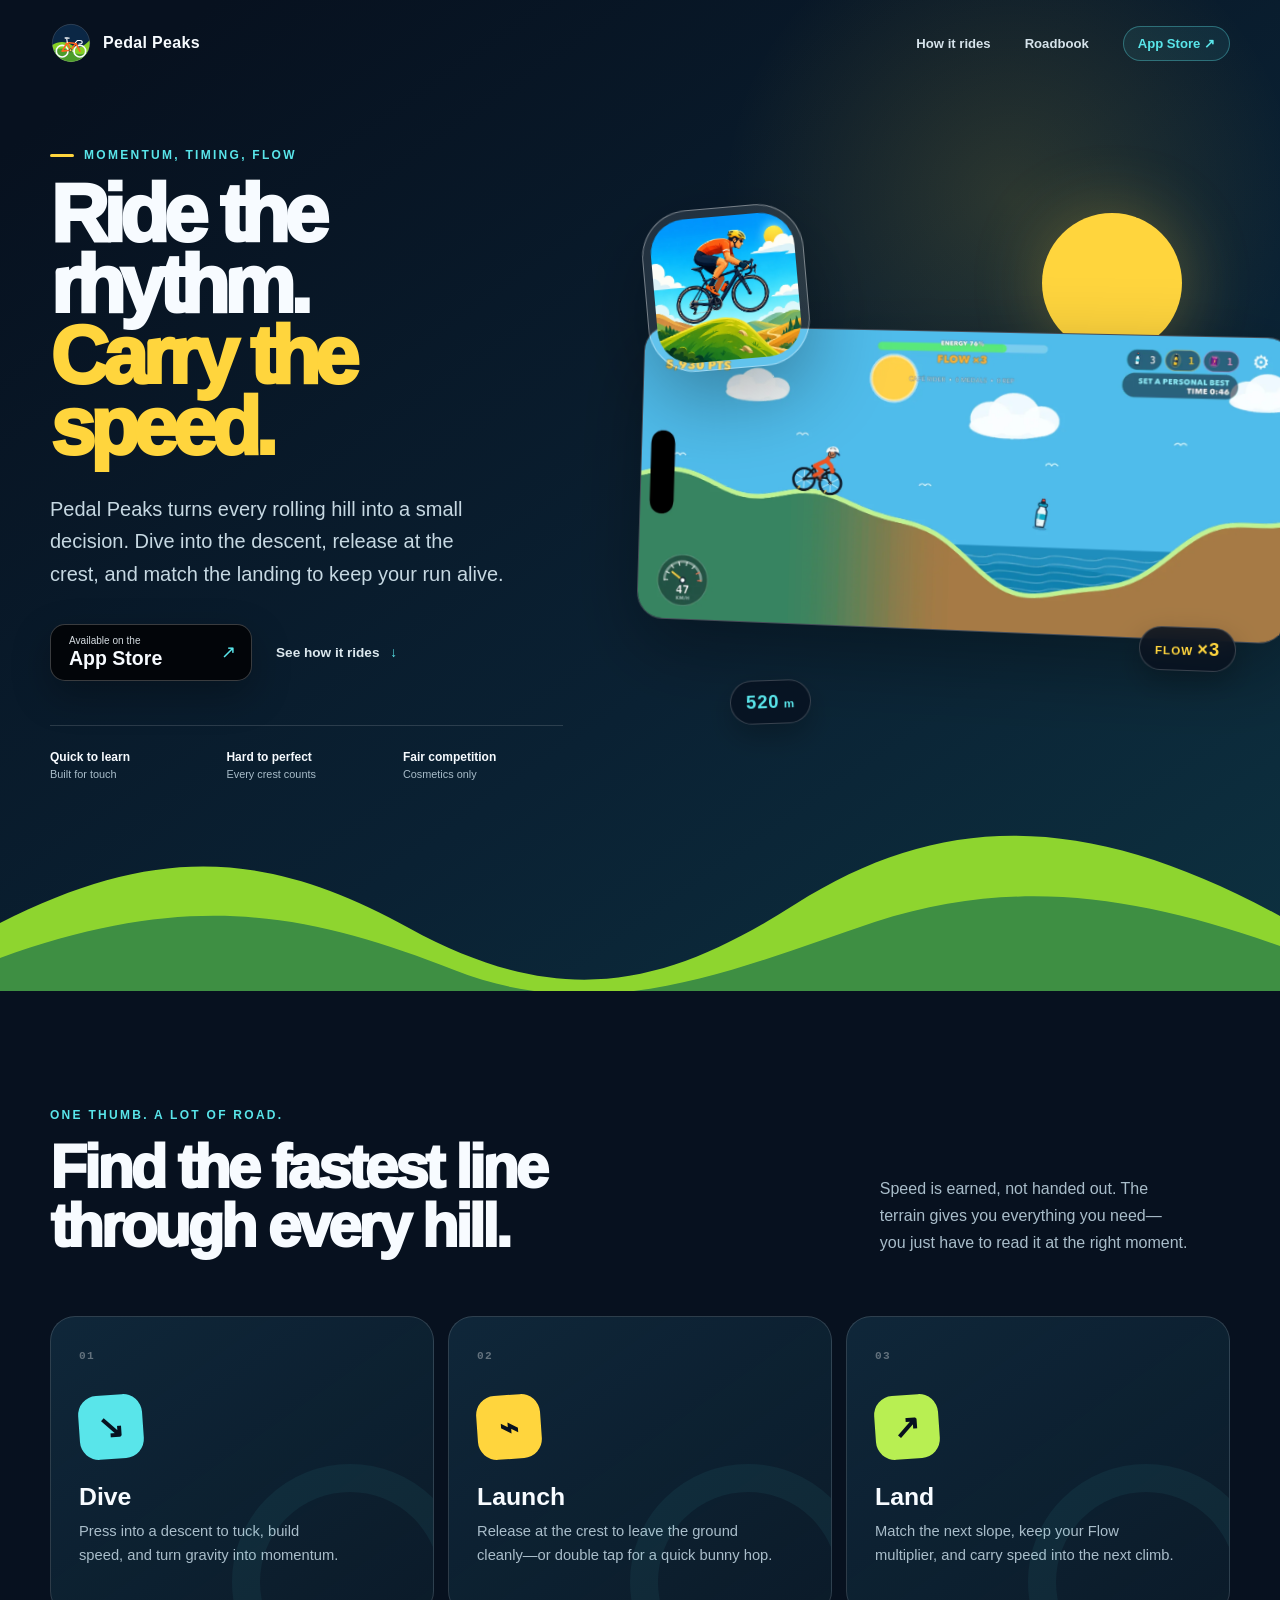
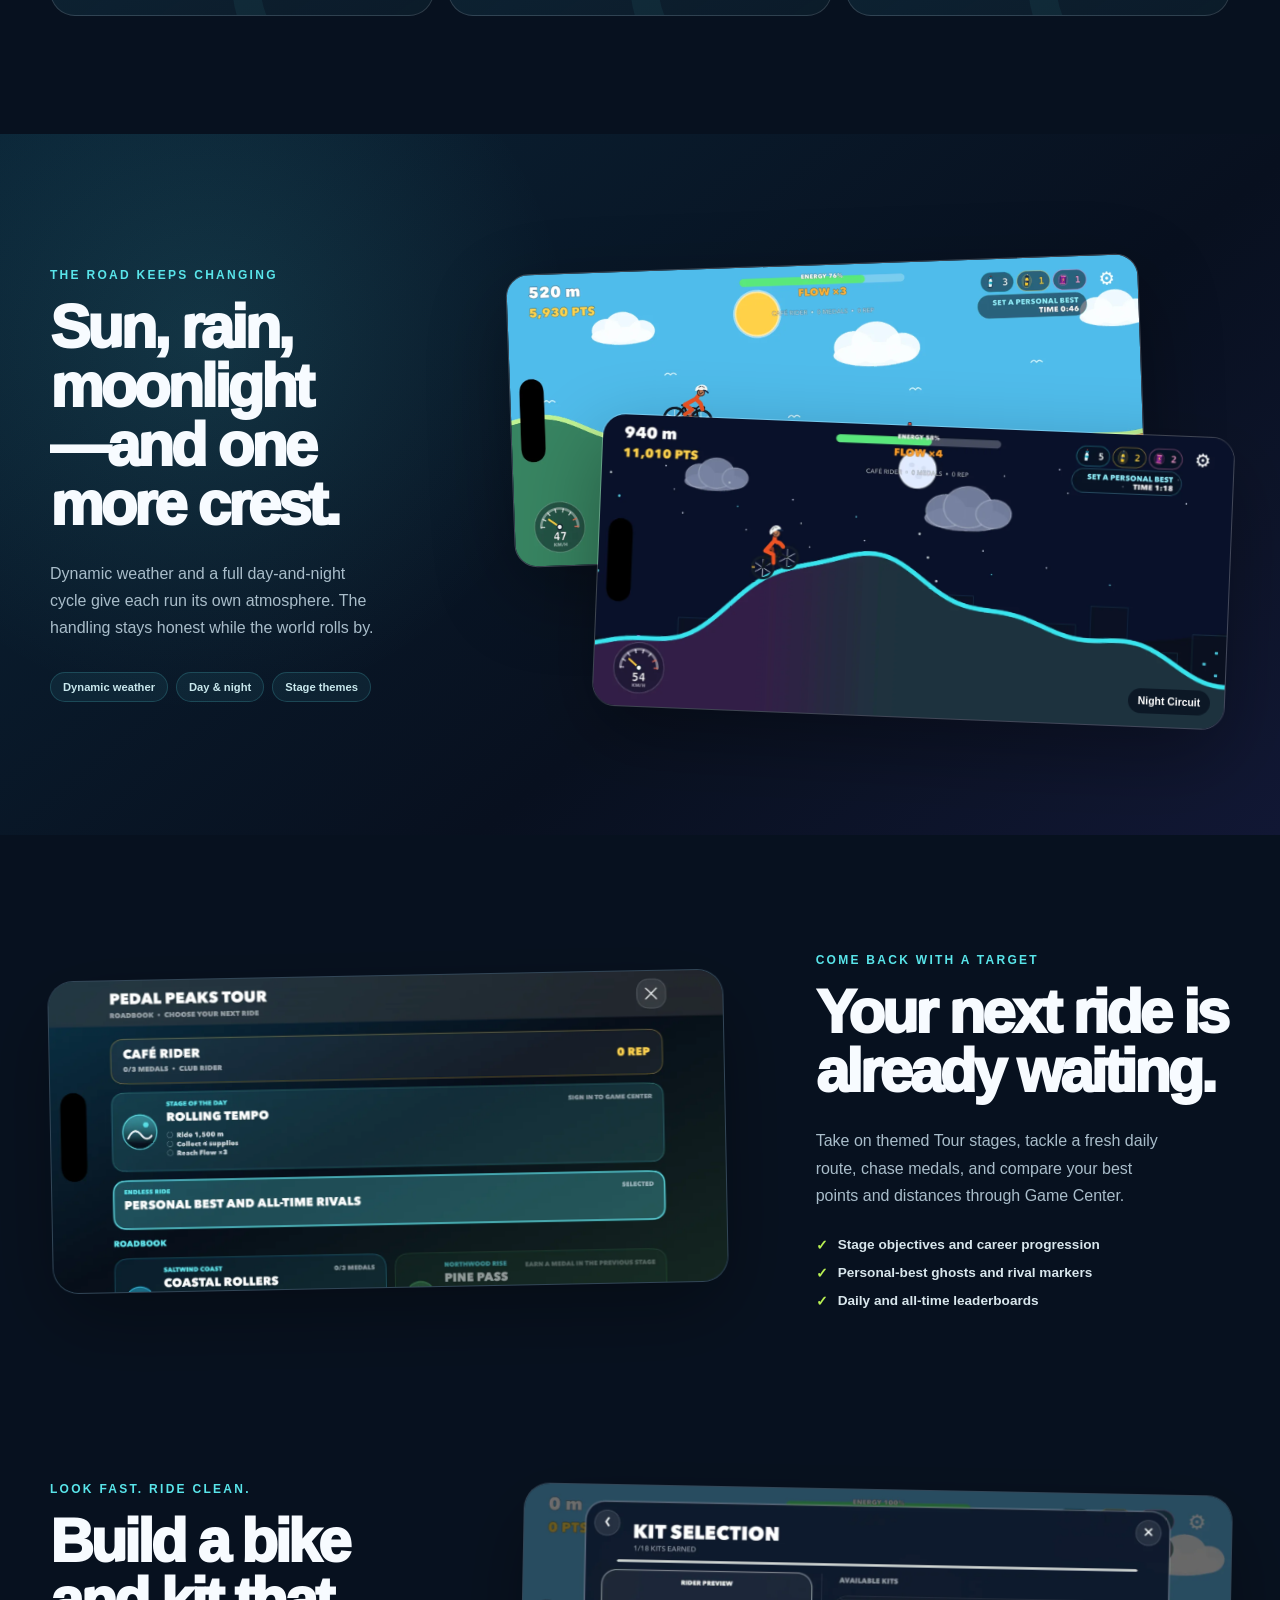
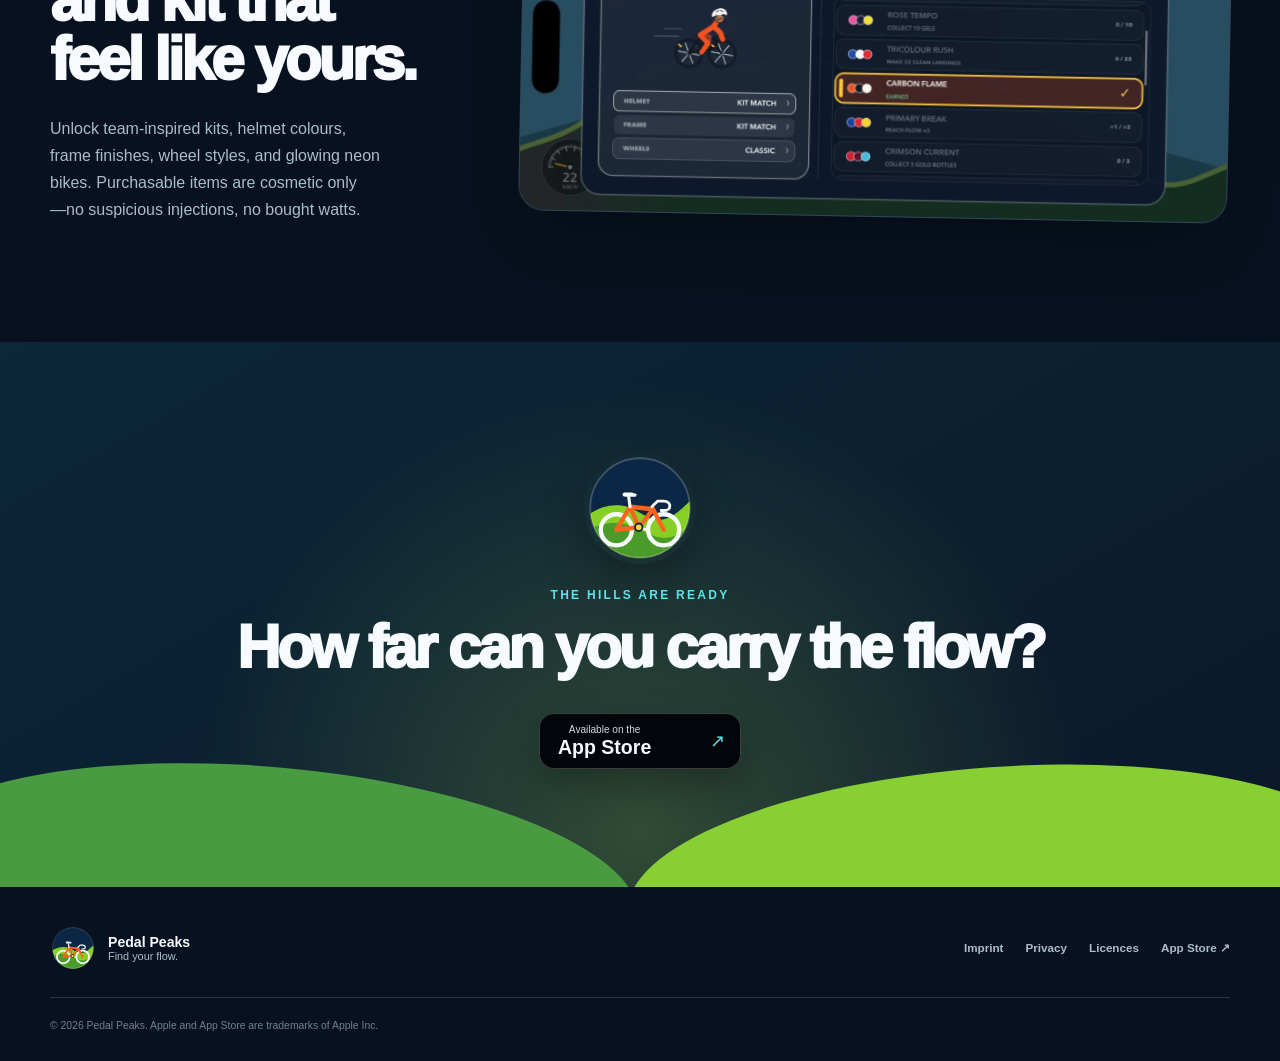
==== pedalpeaks/index.html @ 5dfdd91d "landing page and updated content" ====
<!doctype html>
<html lang="en">
<head>
  <meta charset="utf-8">
  <meta name="viewport" content="width=device-width, initial-scale=1">
  <meta name="theme-color" content="#07111f">
  <meta name="apple-itunes-app" content="app-id=6786294608">
  <meta name="description" content="Pedal Peaks is a momentum-driven cycling game for iPhone and iPad. Dive, launch, land, and find your flow across rolling roads.">
  <meta property="og:type" content="website">
  <meta property="og:title" content="Pedal Peaks — Find your flow">
  <meta property="og:description" content="A momentum-driven cycling game built around timing, rhythm, and clean landings.">
  <meta property="og:url" content="https://hosting.snod.net/pedalpeaks/">
  <meta property="og:image" content="https://hosting.snod.net/pedalpeaks/assets/apple-touch-icon.png">
  <meta name="twitter:card" content="summary">
  <link rel="canonical" href="https://hosting.snod.net/pedalpeaks/">
  <link rel="icon" href="assets/apple-touch-icon.png">
  <link rel="apple-touch-icon" href="assets/apple-touch-icon.png">
  <link rel="stylesheet" href="assets/site.css">
  <title>Pedal Peaks — Find your flow</title>
  <script type="application/ld+json">
    {
      "@context": "https://schema.org",
      "@type": "VideoGame",
      "name": "Pedal Peaks",
      "description": "A momentum-driven cycling game built around timing, rhythm, and clean landings.",
      "applicationCategory": "GameApplication",
      "operatingSystem": "iOS, iPadOS",
      "url": "https://hosting.snod.net/pedalpeaks/",
      "downloadUrl": "https://apps.apple.com/app/id6786294608",
      "image": "https://hosting.snod.net/pedalpeaks/assets/apple-touch-icon.png"
    }
  </script>
</head>
<body>
  <a class="skip-link" href="#main">Skip to content</a>

  <header class="site-header">
    <a class="brand" href="#top" aria-label="Pedal Peaks home">
      <img src="assets/bike-mark.svg" alt="" width="42" height="42">
      <span>Pedal Peaks</span>
    </a>
    <nav aria-label="Main navigation">
      <a href="#how-it-rides">How it rides</a>
      <a href="#roadbook">Roadbook</a>
      <a class="nav-store" href="https://apps.apple.com/app/id6786294608">App Store <span aria-hidden="true">↗</span></a>
    </nav>
  </header>

  <main id="main">
    <section class="hero" id="top">
      <div class="hero-copy">
        <div class="eyebrow"><span></span> Momentum, timing, flow</div>
        <h1>Ride the rhythm.<br><em>Carry the speed.</em></h1>
        <p class="hero-lead">Pedal Peaks turns every rolling hill into a small decision. Dive into the descent, release at the crest, and match the landing to keep your run alive.</p>
        <div class="hero-actions">
          <a class="store-button" href="https://apps.apple.com/app/id6786294608" aria-label="View Pedal Peaks on the App Store">
            <span class="store-button-copy"><small>Available on the</small><strong>App Store</strong></span>
            <span class="store-arrow" aria-hidden="true">↗</span>
          </a>
          <a class="text-link" href="#how-it-rides">See how it rides <span aria-hidden="true">↓</span></a>
        </div>
        <ul class="hero-facts" aria-label="Game highlights">
          <li><strong>Quick to learn</strong><span>Built for touch</span></li>
          <li><strong>Hard to perfect</strong><span>Every crest counts</span></li>
          <li><strong>Fair competition</strong><span>Cosmetics only</span></li>
        </ul>
      </div>

      <div class="hero-visual" aria-label="Pedal Peaks gameplay preview">
        <div class="sun" aria-hidden="true"></div>
        <div class="icon-card">
          <img src="assets/app-icon.webp" alt="Pedal Peaks app icon" width="512" height="512">
        </div>
        <figure class="game-window game-window-main">
          <img src="assets/coastal-rollers.webp" alt="A cyclist carrying speed over the Coastal Rollers stage" width="1600" height="736">
        </figure>
        <div class="flow-chip">FLOW <strong>×3</strong></div>
        <div class="distance-chip"><strong>520</strong> m</div>
      </div>

      <svg class="hero-hills" viewBox="0 0 1440 190" preserveAspectRatio="none" aria-hidden="true">
        <path d="M0 122C179 41 305 51 460 127c172 84 291 58 435-24 166-94 331-92 545 12v75H0Z" fill="#8ed52f"/>
        <path d="M0 157c214-69 348-45 511 12 171 60 326-5 473-48 157-45 294-27 456 24v45H0Z" fill="#3e8f43"/>
      </svg>
    </section>

    <section class="section ride-section" id="how-it-rides">
      <div class="section-heading">
        <div>
          <p class="section-kicker">One thumb. A lot of road.</p>
          <h2>Find the fastest line through every hill.</h2>
        </div>
        <p>Speed is earned, not handed out. The terrain gives you everything you need—you just have to read it at the right moment.</p>
      </div>

      <ol class="ride-steps">
        <li>
          <span class="step-number">01</span>
          <div class="step-icon dive-icon" aria-hidden="true">↘</div>
          <h3>Dive</h3>
          <p>Press into a descent to tuck, build speed, and turn gravity into momentum.</p>
        </li>
        <li>
          <span class="step-number">02</span>
          <div class="step-icon launch-icon" aria-hidden="true">⌁</div>
          <h3>Launch</h3>
          <p>Release at the crest to leave the ground cleanly—or double tap for a quick bunny hop.</p>
        </li>
        <li>
          <span class="step-number">03</span>
          <div class="step-icon land-icon" aria-hidden="true">↗</div>
          <h3>Land</h3>
          <p>Match the next slope, keep your Flow multiplier, and carry speed into the next climb.</p>
        </li>
      </ol>
    </section>

    <section class="day-night" aria-labelledby="worlds-heading">
      <div class="world-copy">
        <p class="section-kicker">The road keeps changing</p>
        <h2 id="worlds-heading">Sun, rain, moonlight—and one more crest.</h2>
        <p>Dynamic weather and a full day-and-night cycle give each run its own atmosphere. The handling stays honest while the world rolls by.</p>
        <div class="feature-pills" aria-label="World features">
          <span>Dynamic weather</span>
          <span>Day &amp; night</span>
          <span>Stage themes</span>
        </div>
      </div>
      <div class="world-gallery">
        <figure class="world-shot day-shot">
          <img src="assets/coastal-rollers.webp" alt="Bright daytime gameplay on a coastal stage" width="1600" height="736" loading="lazy">
          <figcaption>Coastal Rollers</figcaption>
        </figure>
        <figure class="world-shot night-shot">
          <img src="assets/night-circuit.webp" alt="Night-time gameplay under the moon" width="1600" height="736" loading="lazy">
          <figcaption>Night Circuit</figcaption>
        </figure>
      </div>
    </section>

    <section class="section roadbook-section" id="roadbook">
      <div class="roadbook-image">
        <img src="assets/roadbook.webp" alt="Pedal Peaks Tour roadbook with stages and objectives" width="1600" height="736" loading="lazy">
      </div>
      <div class="roadbook-copy">
        <p class="section-kicker">Come back with a target</p>
        <h2>Your next ride is already waiting.</h2>
        <p>Take on themed Tour stages, tackle a fresh daily route, chase medals, and compare your best points and distances through Game Center.</p>
        <ul class="check-list">
          <li><span>✓</span> Stage objectives and career progression</li>
          <li><span>✓</span> Personal-best ghosts and rival markers</li>
          <li><span>✓</span> Daily and all-time leaderboards</li>
        </ul>
      </div>
    </section>

    <section class="section kit-section">
      <div class="kit-copy">
        <p class="section-kicker">Look fast. Ride clean.</p>
        <h2>Build a bike and kit that feel like yours.</h2>
        <p>Unlock team-inspired kits, helmet colours, frame finishes, wheel styles, and glowing neon bikes. Purchasable items are cosmetic only—no suspicious injections, no bought watts.</p>
      </div>
      <figure class="kit-image">
        <img src="assets/kit-selection.webp" alt="Rider and bicycle customization in the kit selection" width="1600" height="736" loading="lazy">
      </figure>
    </section>

    <section class="final-cta">
      <img src="assets/bike-mark.svg" alt="" width="112" height="112">
      <p class="section-kicker">The hills are ready</p>
      <h2>How far can you carry the flow?</h2>
      <a class="store-button store-button-light" href="https://apps.apple.com/app/id6786294608" aria-label="View Pedal Peaks on the App Store">
        <span class="store-button-copy"><small>Available on the</small><strong>App Store</strong></span>
        <span class="store-arrow" aria-hidden="true">↗</span>
      </a>
    </section>
  </main>

  <footer>
    <div class="footer-brand">
      <img src="assets/bike-mark.svg" alt="" width="46" height="46">
      <div><strong>Pedal Peaks</strong><span>Find your flow.</span></div>
    </div>
    <div class="footer-links">
      <a href="imprint.html">Imprint</a>
      <a href="privacy-policy.html">Privacy</a>
      <a href="licenses.html">Licences</a>
      <a href="https://apps.apple.com/app/id6786294608">App Store <span aria-hidden="true">↗</span></a>
    </div>
    <p class="copyright">© 2026 Pedal Peaks. Apple and App Store are trademarks of Apple Inc.</p>
  </footer>
</body>
</html>
---- pedalpeaks/assets/site.css ----
:root {
  color-scheme: dark;
  --ink: #07111f;
  --ink-soft: #0b1e2e;
  --panel: #10283b;
  --text: #f7fbff;
  --muted: #a9bdca;
  --cyan: #59e5ea;
  --blue: #53bce8;
  --lime: #b8ef52;
  --yellow: #ffd53d;
  --orange: #ff6b26;
  --line: rgba(255, 255, 255, .14);
  --content: 1180px;
  --shadow: 0 28px 80px rgba(0, 0, 0, .32);
}

* { box-sizing: border-box; }

html {
  background: var(--ink);
  scroll-behavior: smooth;
}

body {
  margin: 0;
  color: var(--text);
  font-family: "Avenir Next", Avenir, -apple-system, BlinkMacSystemFont, "Segoe UI", sans-serif;
  background:
    radial-gradient(circle at 86% 7%, rgba(83, 188, 232, .13), transparent 29rem),
    var(--ink);
  overflow-x: hidden;
}

img { display: block; max-width: 100%; height: auto; }
a { color: inherit; }

.skip-link {
  position: fixed;
  top: 10px;
  left: 10px;
  z-index: 100;
  padding: 10px 14px;
  border-radius: 10px;
  color: var(--ink);
  background: var(--cyan);
  font-weight: 800;
  transform: translateY(-160%);
}

.skip-link:focus { transform: translateY(0); }

.site-header {
  position: absolute;
  inset: 0 0 auto;
  z-index: 20;
  display: flex;
  align-items: center;
  justify-content: space-between;
  width: min(calc(100% - 44px), var(--content));
  margin: 0 auto;
  padding: 22px 0;
}

.brand {
  display: inline-flex;
  align-items: center;
  gap: 11px;
  color: var(--text);
  font-size: 1rem;
  font-weight: 900;
  letter-spacing: .02em;
  text-decoration: none;
}

.brand img {
  width: 42px;
  height: 42px;
  border-radius: 50%;
}

.site-header nav {
  display: flex;
  align-items: center;
  gap: clamp(16px, 3vw, 34px);
}

.site-header nav a {
  color: #d6e3eb;
  font-size: .82rem;
  font-weight: 750;
  text-decoration: none;
}

.site-header nav a:hover,
.site-header nav a:focus-visible { color: var(--cyan); }

.site-header nav .nav-store {
  padding: 9px 14px;
  border: 1px solid rgba(89, 229, 234, .35);
  border-radius: 999px;
  color: var(--cyan);
  background: rgba(89, 229, 234, .08);
}

.hero {
  position: relative;
  isolation: isolate;
  display: grid;
  grid-template-columns: minmax(0, .92fr) minmax(390px, 1.08fr);
  gap: clamp(30px, 5vw, 78px);
  min-height: 780px;
  padding: 148px max(22px, calc((100vw - var(--content)) / 2)) 210px;
  background:
    radial-gradient(circle at 79% 20%, rgba(255, 213, 61, .14), transparent 18rem),
    linear-gradient(145deg, #07111f 8%, #0a2133 61%, #0d3140);
}

.hero-copy {
  position: relative;
  z-index: 4;
  align-self: center;
  max-width: 610px;
}

.eyebrow,
.section-kicker {
  margin: 0 0 17px;
  color: var(--cyan);
  font-size: .75rem;
  font-weight: 900;
  letter-spacing: .19em;
  text-transform: uppercase;
}

.eyebrow {
  display: flex;
  align-items: center;
  gap: 10px;
}

.eyebrow span {
  width: 24px;
  height: 3px;
  border-radius: 3px;
  background: var(--yellow);
}

h1, h2, h3, p { text-wrap: balance; }

h1 {
  margin: 0;
  font-size: clamp(3.4rem, 6.3vw, 6.6rem);
  font-weight: 950;
  letter-spacing: -.07em;
  line-height: .88;
}

h1 em {
  color: var(--yellow);
  font-style: normal;
}

.hero-lead {
  max-width: 570px;
  margin: 30px 0 0;
  color: #c6d8e2;
  font-size: clamp(1.03rem, 1.65vw, 1.25rem);
  line-height: 1.62;
}

.hero-actions {
  display: flex;
  align-items: center;
  gap: 24px;
  margin-top: 34px;
}

.store-button {
  display: inline-flex;
  align-items: center;
  justify-content: space-between;
  gap: 28px;
  min-width: 202px;
  padding: 11px 15px 11px 18px;
  border: 1px solid rgba(255, 255, 255, .22);
  border-radius: 15px;
  color: var(--text);
  background: #020509;
  box-shadow: 0 14px 38px rgba(0, 0, 0, .28);
  text-decoration: none;
  transition: transform .18s ease, border-color .18s ease, box-shadow .18s ease;
}

.store-button:hover,
.store-button:focus-visible {
  border-color: rgba(89, 229, 234, .7);
  box-shadow: 0 18px 44px rgba(0, 0, 0, .4), 0 0 0 3px rgba(89, 229, 234, .12);
  transform: translateY(-2px);
}

.store-button-copy { display: grid; }
.store-button-copy small { color: #d4dbe0; font-size: .63rem; line-height: 1; }
.store-button-copy strong { margin-top: 3px; font-size: 1.22rem; line-height: 1; }
.store-arrow { color: var(--cyan); font-size: 1.15rem; }

.text-link {
  color: #dce8ee;
  font-size: .85rem;
  font-weight: 800;
  text-decoration: none;
}

.text-link span { margin-left: 7px; color: var(--cyan); }
.text-link:hover { color: var(--cyan); }

.hero-facts {
  display: grid;
  grid-template-columns: repeat(3, 1fr);
  gap: 16px;
  margin: 44px 0 0;
  padding: 24px 0 0;
  border-top: 1px solid var(--line);
  list-style: none;
}

.hero-facts li { display: grid; gap: 4px; }
.hero-facts strong { font-size: .75rem; }
.hero-facts span { color: var(--muted); font-size: .68rem; }

.hero-visual {
  position: relative;
  align-self: center;
  min-height: 525px;
  perspective: 1000px;
}

.sun {
  position: absolute;
  top: 12px;
  right: 8%;
  width: 140px;
  aspect-ratio: 1;
  border-radius: 50%;
  background: var(--yellow);
  box-shadow: 0 0 70px rgba(255, 213, 61, .28);
}

.icon-card {
  position: absolute;
  top: 6px;
  left: 3%;
  z-index: 4;
  width: clamp(112px, 13vw, 162px);
  padding: 8px;
  border: 1px solid rgba(255, 255, 255, .38);
  border-radius: 29%;
  background: rgba(255, 255, 255, .1);
  box-shadow: var(--shadow);
  transform: rotate(-5deg);
}

.icon-card img { border-radius: 24%; }

.game-window {
  overflow: hidden;
  margin: 0;
  border: 1px solid rgba(255, 255, 255, .24);
  border-radius: 27px;
  background: #091422;
  box-shadow: var(--shadow);
}

.game-window img { width: 100%; height: 100%; object-fit: cover; }

.game-window-main {
  position: absolute;
  top: 130px;
  right: -9%;
  left: 1%;
  aspect-ratio: 2.17 / 1;
  transform: rotateY(-4deg) rotateZ(1.7deg);
}

.flow-chip,
.distance-chip {
  position: absolute;
  z-index: 5;
  padding: 10px 15px;
  border: 1px solid rgba(255, 255, 255, .2);
  border-radius: 999px;
  font-size: .73rem;
  font-weight: 900;
  letter-spacing: .08em;
  backdrop-filter: blur(13px);
  box-shadow: 0 12px 30px rgba(0, 0, 0, .25);
}

.flow-chip {
  right: -1%;
  bottom: 55px;
  color: var(--yellow);
  background: rgba(7, 17, 31, .86);
  transform: rotate(2deg);
}

.distance-chip {
  bottom: 2px;
  left: 17%;
  color: var(--cyan);
  background: rgba(7, 17, 31, .82);
  transform: rotate(-2deg);
}

.flow-chip strong,
.distance-chip strong { font-size: 1.15rem; }

.hero-hills {
  position: absolute;
  z-index: -1;
  right: 0;
  bottom: -1px;
  left: 0;
  width: 100%;
  height: 190px;
}

.section {
  width: min(calc(100% - 44px), var(--content));
  margin: 0 auto;
  padding: 118px 0;
}

.section-heading {
  display: grid;
  grid-template-columns: 1.35fr .65fr;
  gap: clamp(38px, 8vw, 110px);
  align-items: end;
}

.section-heading h2,
.world-copy h2,
.roadbook-copy h2,
.kit-copy h2,
.final-cta h2 {
  margin: 0;
  font-size: clamp(2.35rem, 4.7vw, 4.8rem);
  font-weight: 950;
  letter-spacing: -.055em;
  line-height: .98;
}

.section-heading > p,
.world-copy > p:not(.section-kicker),
.roadbook-copy > p:not(.section-kicker),
.kit-copy > p:not(.section-kicker) {
  margin: 0;
  color: var(--muted);
  font-size: 1rem;
  line-height: 1.7;
}

.ride-steps {
  display: grid;
  grid-template-columns: repeat(3, 1fr);
  gap: 14px;
  margin: 60px 0 0;
  padding: 0;
  list-style: none;
}

.ride-steps li {
  position: relative;
  min-height: 300px;
  padding: 28px;
  overflow: hidden;
  border: 1px solid var(--line);
  border-radius: 25px;
  background: linear-gradient(145deg, rgba(16, 40, 59, .94), rgba(12, 30, 44, .82));
}

.ride-steps li::after {
  position: absolute;
  right: -35px;
  bottom: -85px;
  width: 180px;
  height: 180px;
  border: 28px solid rgba(89, 229, 234, .06);
  border-radius: 50%;
  content: "";
}

.step-number {
  color: rgba(255, 255, 255, .35);
  font: 800 .7rem/1 ui-monospace, SFMono-Regular, Menlo, monospace;
  letter-spacing: .12em;
}

.step-icon {
  display: grid;
  place-items: center;
  width: 64px;
  height: 64px;
  margin: 32px 0 24px;
  border-radius: 19px;
  color: var(--ink);
  font-size: 2rem;
  font-weight: 950;
  transform: rotate(-4deg);
}

.dive-icon { background: var(--cyan); }
.launch-icon { background: var(--yellow); }
.land-icon { background: var(--lime); }

.ride-steps h3 { margin: 0 0 9px; font-size: 1.55rem; }
.ride-steps p { margin: 0; color: var(--muted); font-size: .92rem; line-height: 1.6; }

.day-night {
  display: grid;
  grid-template-columns: .68fr 1.32fr;
  gap: clamp(45px, 7vw, 100px);
  align-items: center;
  padding: 118px max(22px, calc((100vw - var(--content)) / 2));
  background:
    radial-gradient(circle at 16% 30%, rgba(89, 229, 234, .12), transparent 23rem),
    linear-gradient(140deg, #0a2335, #08101f 62%, #111734);
}

.world-copy { max-width: 460px; }
.world-copy h2 { margin-bottom: 25px; }

.feature-pills {
  display: flex;
  flex-wrap: wrap;
  gap: 8px;
  margin-top: 30px;
}

.feature-pills span {
  padding: 8px 12px;
  border: 1px solid rgba(89, 229, 234, .19);
  border-radius: 999px;
  color: #c9e8ed;
  background: rgba(89, 229, 234, .07);
  font-size: .7rem;
  font-weight: 800;
}

.world-gallery {
  position: relative;
  min-height: 465px;
}

.world-shot {
  position: absolute;
  width: min(88%, 700px);
  margin: 0;
  overflow: hidden;
  border: 1px solid rgba(255, 255, 255, .22);
  border-radius: 23px;
  box-shadow: var(--shadow);
}

.world-shot img { width: 100%; aspect-ratio: 2.17 / 1; object-fit: cover; }

.world-shot figcaption {
  position: absolute;
  right: 14px;
  bottom: 13px;
  padding: 7px 10px;
  border-radius: 999px;
  color: #fff;
  background: rgba(7, 17, 31, .76);
  font-size: .65rem;
  font-weight: 850;
  backdrop-filter: blur(10px);
}

.day-shot { top: 12px; left: 0; transform: rotate(-2deg); }
.night-shot { right: 0; bottom: 0; transform: rotate(2.3deg); }

.roadbook-section,
.kit-section {
  display: grid;
  grid-template-columns: 1.24fr .76fr;
  gap: clamp(38px, 7vw, 90px);
  align-items: center;
}

.roadbook-image,
.kit-image {
  overflow: hidden;
  margin: 0;
  border: 1px solid var(--line);
  border-radius: 26px;
  background: var(--panel);
  box-shadow: var(--shadow);
  transform: rotate(-1.1deg);
}

.roadbook-image img,
.kit-image img { width: 100%; aspect-ratio: 2.17 / 1; object-fit: cover; }

.roadbook-copy h2,
.kit-copy h2 { margin-bottom: 25px; }

.check-list {
  display: grid;
  gap: 12px;
  margin: 28px 0 0;
  padding: 0;
  list-style: none;
  color: #d8e6ec;
  font-size: .85rem;
  font-weight: 720;
}

.check-list li { display: flex; gap: 10px; align-items: center; }
.check-list span { color: var(--lime); }

.kit-section {
  grid-template-columns: .7fr 1.3fr;
  padding-top: 55px;
}

.kit-image { transform: rotate(1.1deg); }

.final-cta {
  position: relative;
  display: grid;
  justify-items: center;
  padding: 110px 22px 118px;
  overflow: hidden;
  text-align: center;
  background:
    radial-gradient(circle at 50% 90%, rgba(184, 239, 82, .22), transparent 28rem),
    linear-gradient(150deg, #0b2739, #0b1828);
}

.final-cta::before,
.final-cta::after {
  position: absolute;
  bottom: -120px;
  width: 58%;
  height: 240px;
  border-radius: 50% 50% 0 0;
  content: "";
}

.final-cta::before { left: -8%; background: #4a9a42; transform: rotate(5deg); }
.final-cta::after { right: -7%; background: #87cf32; transform: rotate(-4deg); }

.final-cta > * { position: relative; z-index: 2; }
.final-cta > img { margin-bottom: 24px; border-radius: 50%; box-shadow: 0 18px 45px rgba(0, 0, 0, .28); }
.final-cta h2 { max-width: 850px; }
.final-cta .store-button { margin-top: 35px; }

footer {
  display: grid;
  grid-template-columns: 1fr auto;
  gap: 26px;
  align-items: center;
  width: min(calc(100% - 44px), var(--content));
  margin: 0 auto;
  padding: 38px 0 30px;
}

.footer-brand { display: flex; align-items: center; gap: 12px; }
.footer-brand img { border-radius: 50%; }
.footer-brand div { display: grid; }
.footer-brand strong { font-size: .88rem; }
.footer-brand span { color: var(--muted); font-size: .68rem; }

.footer-links { display: flex; flex-wrap: wrap; justify-content: flex-end; gap: 22px; }
.footer-links a { color: var(--muted); font-size: .73rem; font-weight: 750; text-decoration: none; }
.footer-links a:hover { color: var(--cyan); }

.copyright {
  grid-column: 1 / -1;
  margin: 0;
  padding-top: 22px;
  border-top: 1px solid var(--line);
  color: rgba(169, 189, 202, .65);
  font-size: .65rem;
}

:focus-visible { outline: 3px solid var(--yellow); outline-offset: 4px; }

@media (max-width: 980px) {
  .hero {
    grid-template-columns: 1fr;
    min-height: 0;
    padding-top: 135px;
  }

  .hero-copy { max-width: 720px; }
  .hero-visual { width: min(100%, 720px); min-height: 500px; margin: -10px auto 0; }
  .day-night { grid-template-columns: 1fr; }
  .world-copy { max-width: 690px; }
  .roadbook-section, .kit-section { grid-template-columns: 1fr; }
  .roadbook-copy { grid-row: 1; }
  .kit-copy { max-width: 720px; }
}

@media (max-width: 720px) {
  .site-header nav a:not(.nav-store) { display: none; }
  .hero { padding-bottom: 150px; }
  .hero-actions { align-items: flex-start; flex-direction: column; gap: 17px; }
  .hero-facts { gap: 11px; }
  .hero-facts strong { font-size: .68rem; }
  .section { padding: 86px 0; }
  .section-heading { grid-template-columns: 1fr; gap: 24px; }
  .ride-steps { grid-template-columns: 1fr; }
  .ride-steps li { min-height: 0; }
  .world-gallery { min-height: 370px; }
  footer { grid-template-columns: 1fr; }
  .footer-links { justify-content: flex-start; }
}

@media (max-width: 520px) {
  .site-header { width: min(calc(100% - 30px), var(--content)); }
  .brand span { display: none; }
  .hero { padding-right: 15px; padding-left: 15px; }
  h1 { font-size: clamp(3rem, 16vw, 4.7rem); }
  .hero-facts { grid-template-columns: 1fr; }
  .hero-facts li { grid-template-columns: 1fr 1fr; }
  .hero-visual { min-height: 365px; }
  .icon-card { width: 92px; }
  .game-window-main { top: 104px; right: -3%; left: 0; border-radius: 17px; }
  .sun { width: 100px; }
  .flow-chip { right: 1%; bottom: 47px; }
  .distance-chip { bottom: 7px; left: 9%; }
  .world-gallery { min-height: 300px; }
  .world-shot { width: 94%; border-radius: 16px; }
  .day-night { padding-top: 86px; padding-bottom: 86px; }
  .section, footer { width: min(calc(100% - 30px), var(--content)); }
  .final-cta h2 { font-size: 2.6rem; }
}

@media (prefers-reduced-motion: reduce) {
  html { scroll-behavior: auto; }
  *, *::before, *::after { transition-duration: .01ms !important; }
}
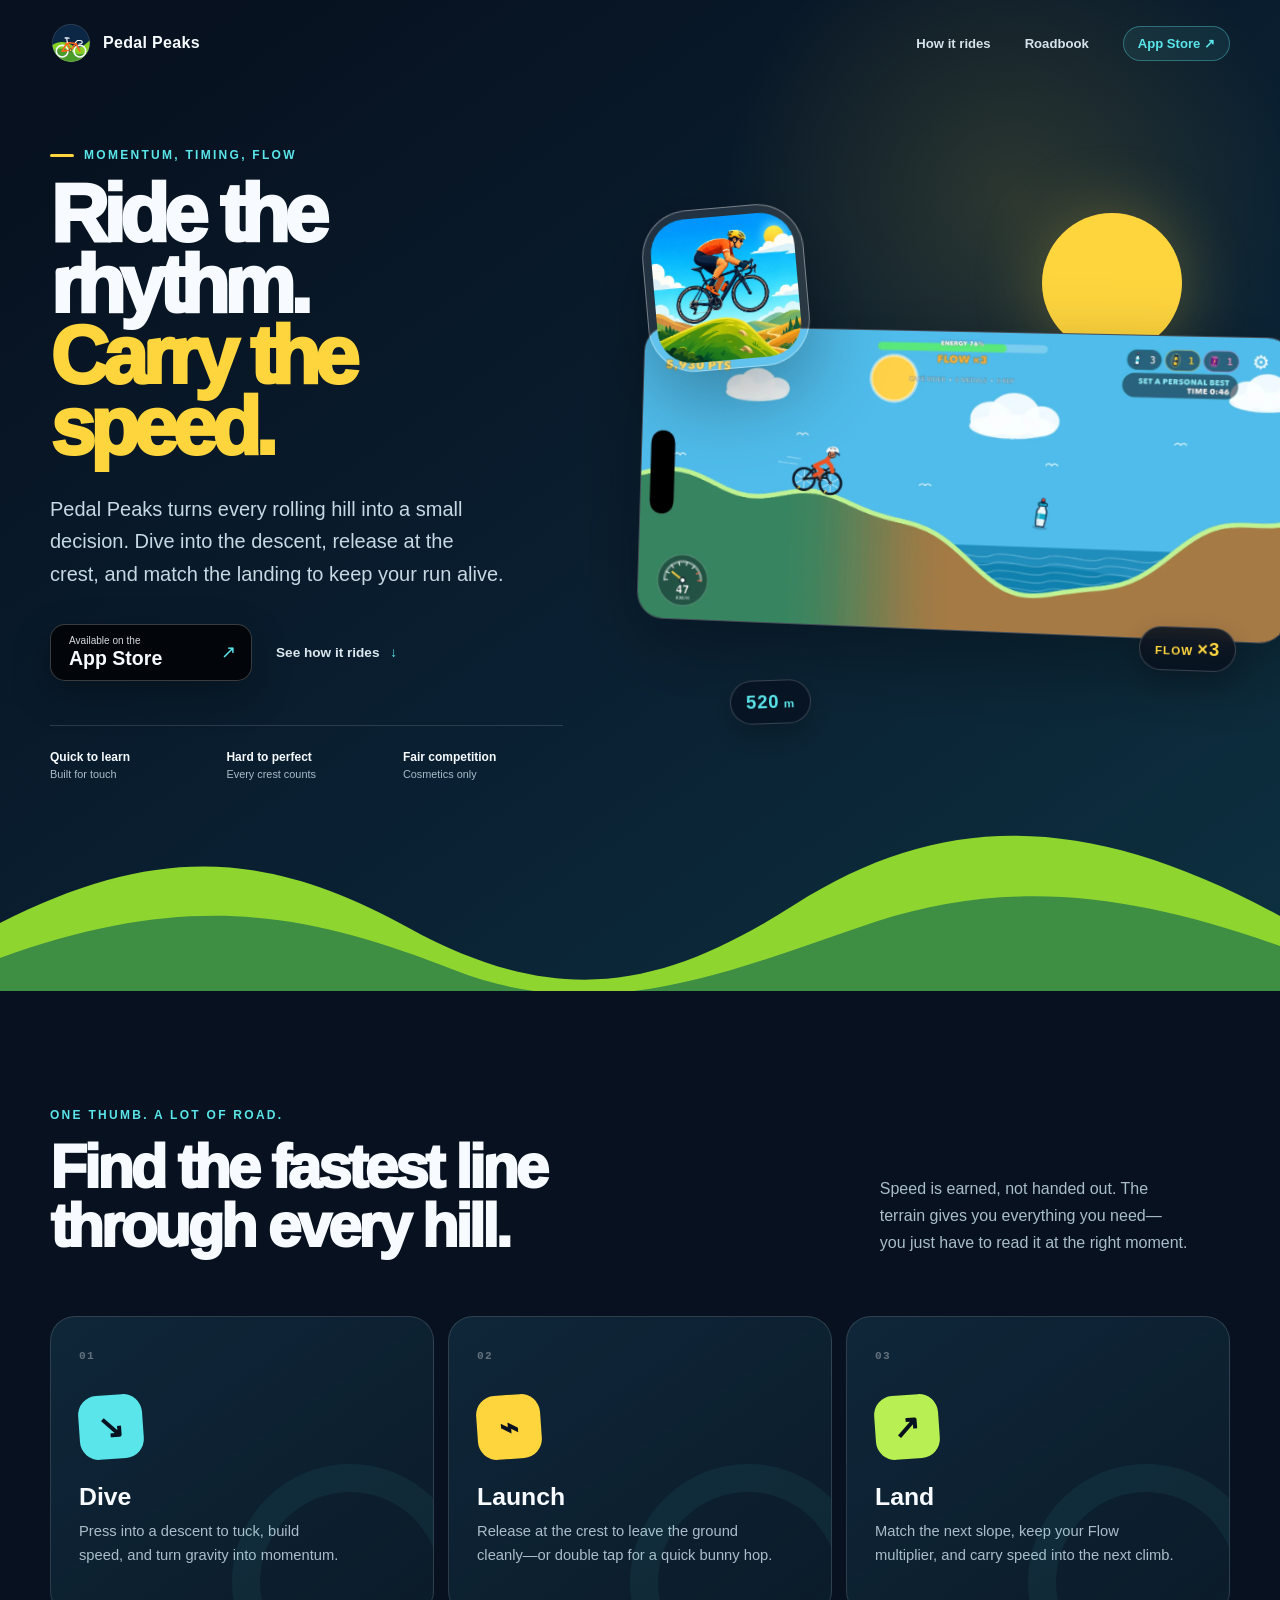
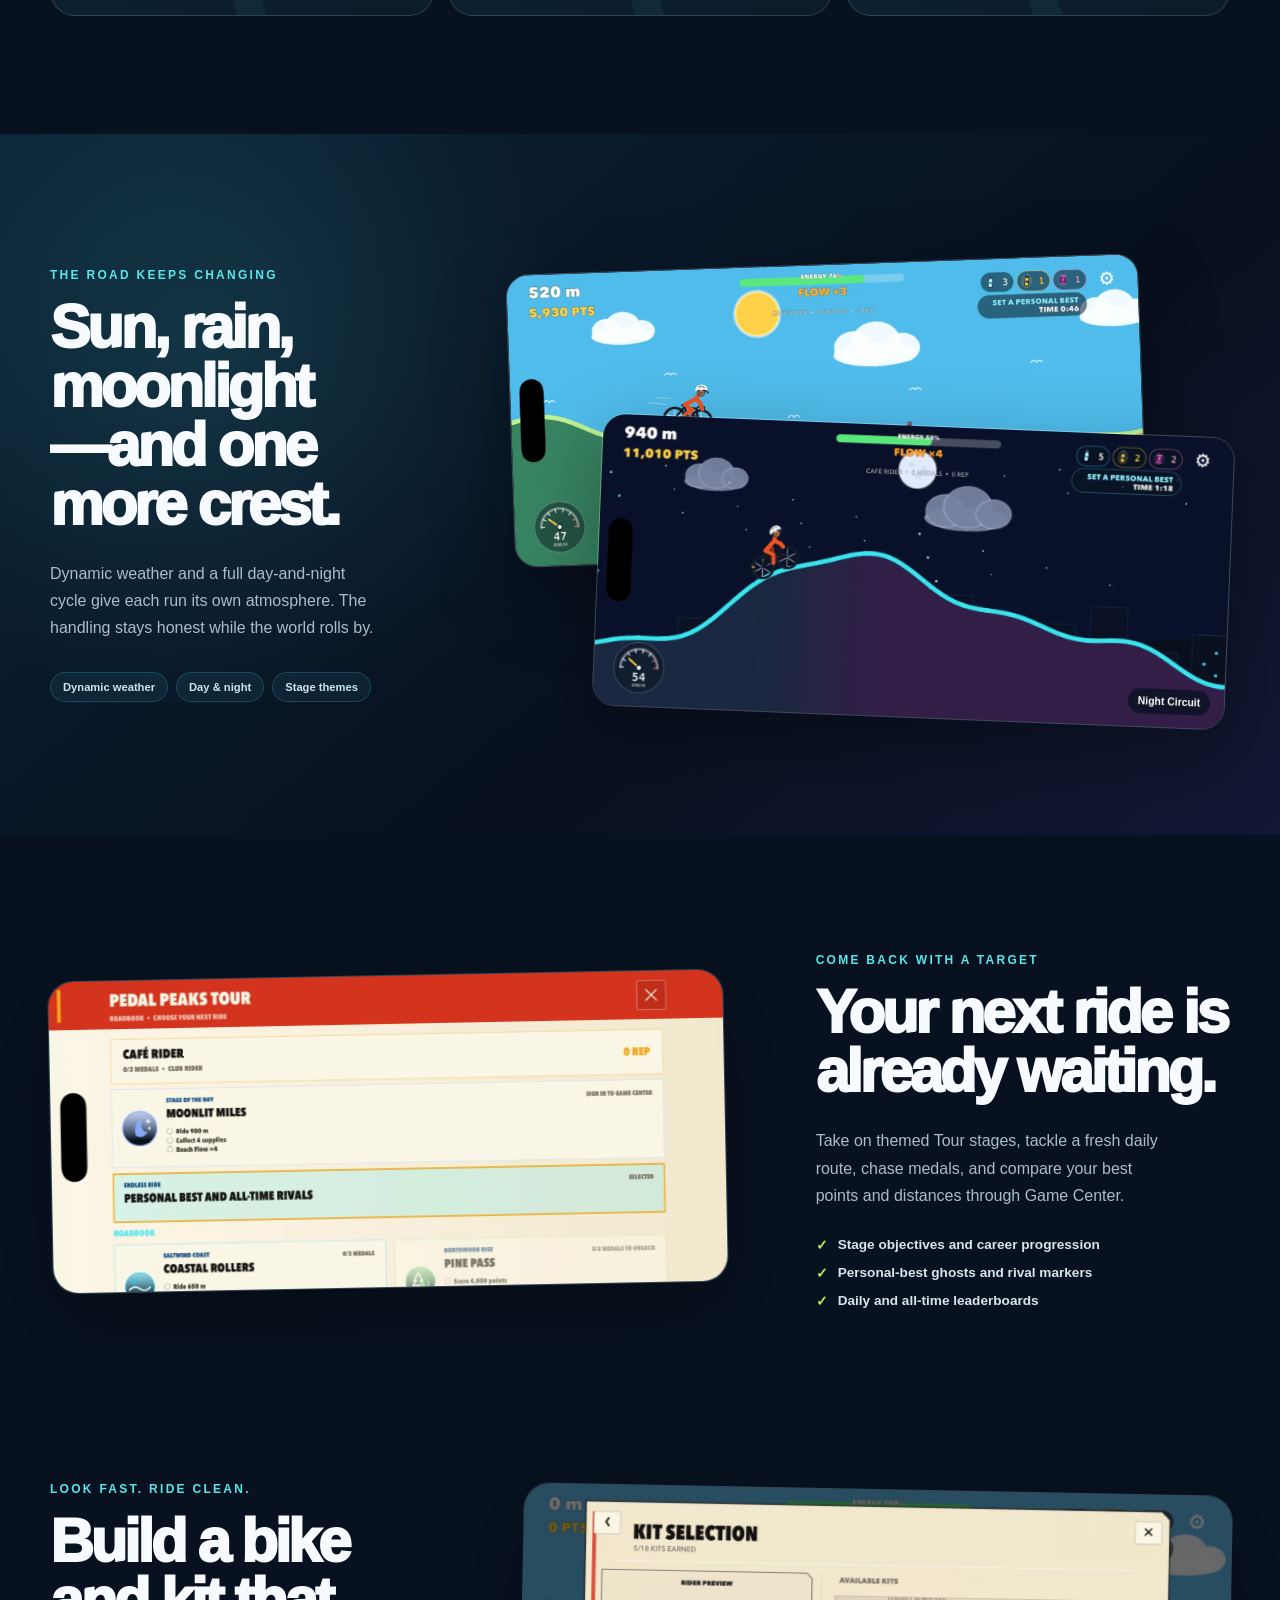
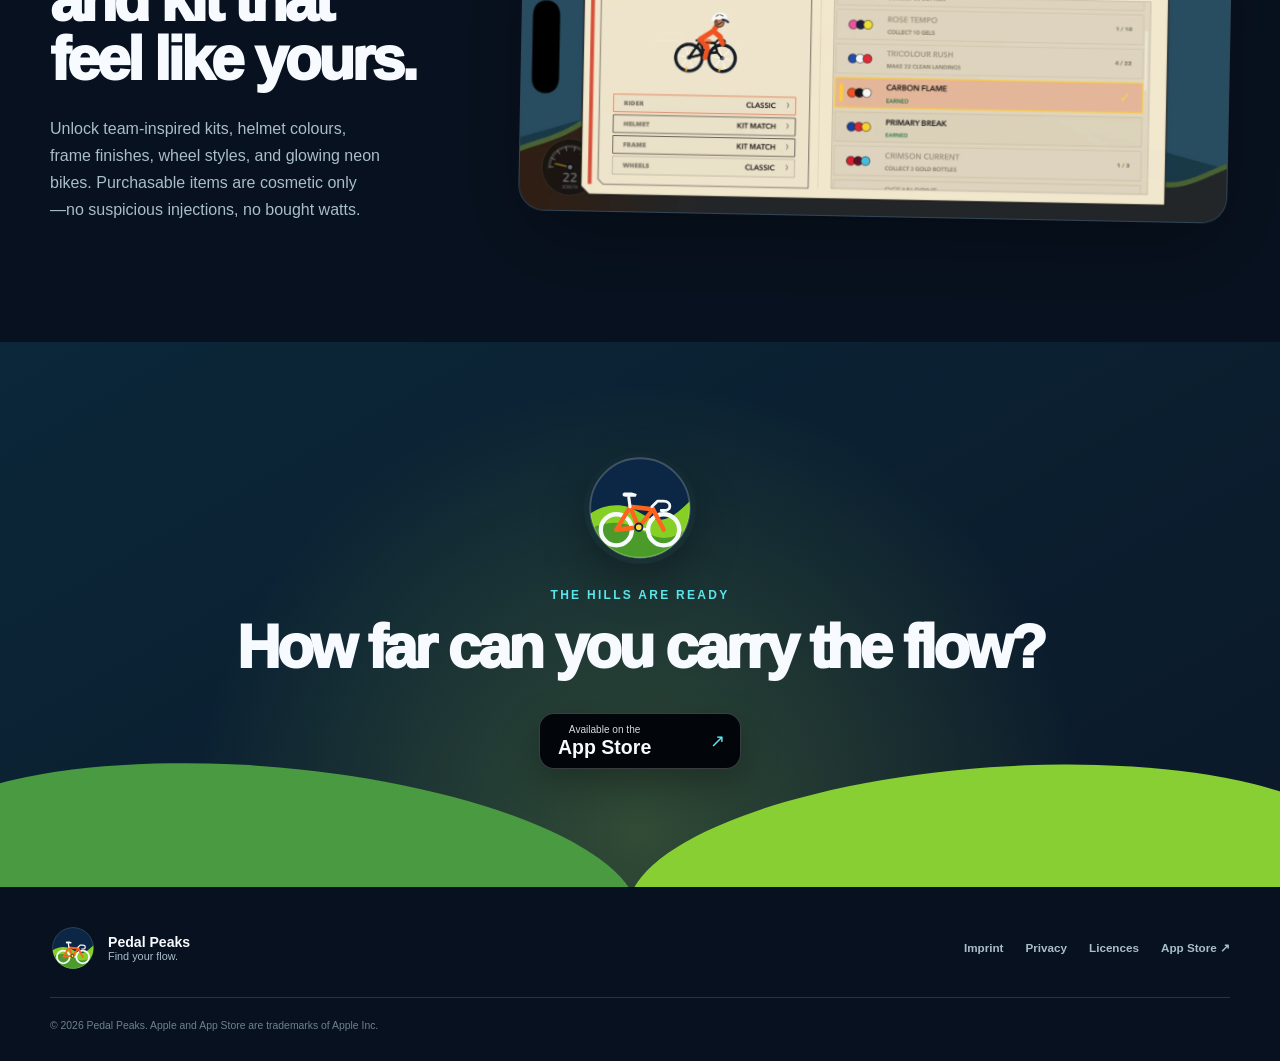
==== commit 284deda4: "new ui" ====
--- a/pedalpeaks/index.html
+++ b/pedalpeaks/index.html
@@ -72,7 +72,7 @@
           <img src="assets/app-icon.webp" alt="Pedal Peaks app icon" width="512" height="512">
         </div>
         <figure class="game-window game-window-main">
-          <img src="assets/coastal-rollers.webp" alt="A cyclist carrying speed over the Coastal Rollers stage" width="1600" height="736">
+          <img src="assets/coastal-rollers.webp" alt="A cyclist carrying speed over the Coastal Rollers stage" width="1600" height="737">
         </figure>
         <div class="flow-chip">FLOW <strong>×3</strong></div>
         <div class="distance-chip"><strong>520</strong> m</div>
@@ -128,11 +128,11 @@
       </div>
       <div class="world-gallery">
         <figure class="world-shot day-shot">
-          <img src="assets/coastal-rollers.webp" alt="Bright daytime gameplay on a coastal stage" width="1600" height="736" loading="lazy">
+          <img src="assets/coastal-rollers.webp" alt="Bright daytime gameplay on a coastal stage" width="1600" height="737" loading="lazy">
           <figcaption>Coastal Rollers</figcaption>
         </figure>
         <figure class="world-shot night-shot">
-          <img src="assets/night-circuit.webp" alt="Night-time gameplay under the moon" width="1600" height="736" loading="lazy">
+          <img src="assets/night-circuit.webp" alt="Night-time gameplay under the moon" width="1600" height="737" loading="lazy">
           <figcaption>Night Circuit</figcaption>
         </figure>
       </div>
@@ -140,7 +140,7 @@
 
     <section class="section roadbook-section" id="roadbook">
       <div class="roadbook-image">
-        <img src="assets/roadbook.webp" alt="Pedal Peaks Tour roadbook with stages and objectives" width="1600" height="736" loading="lazy">
+        <img src="assets/roadbook.webp" alt="Pedal Peaks Tour roadbook with stages and objectives" width="1600" height="737" loading="lazy">
       </div>
       <div class="roadbook-copy">
         <p class="section-kicker">Come back with a target</p>
@@ -161,7 +161,7 @@
         <p>Unlock team-inspired kits, helmet colours, frame finishes, wheel styles, and glowing neon bikes. Purchasable items are cosmetic only—no suspicious injections, no bought watts.</p>
       </div>
       <figure class="kit-image">
-        <img src="assets/kit-selection.webp" alt="Rider and bicycle customization in the kit selection" width="1600" height="736" loading="lazy">
+        <img src="assets/kit-selection.webp" alt="Rider and bicycle customization in the kit selection" width="1600" height="737" loading="lazy">
       </figure>
     </section>
 
